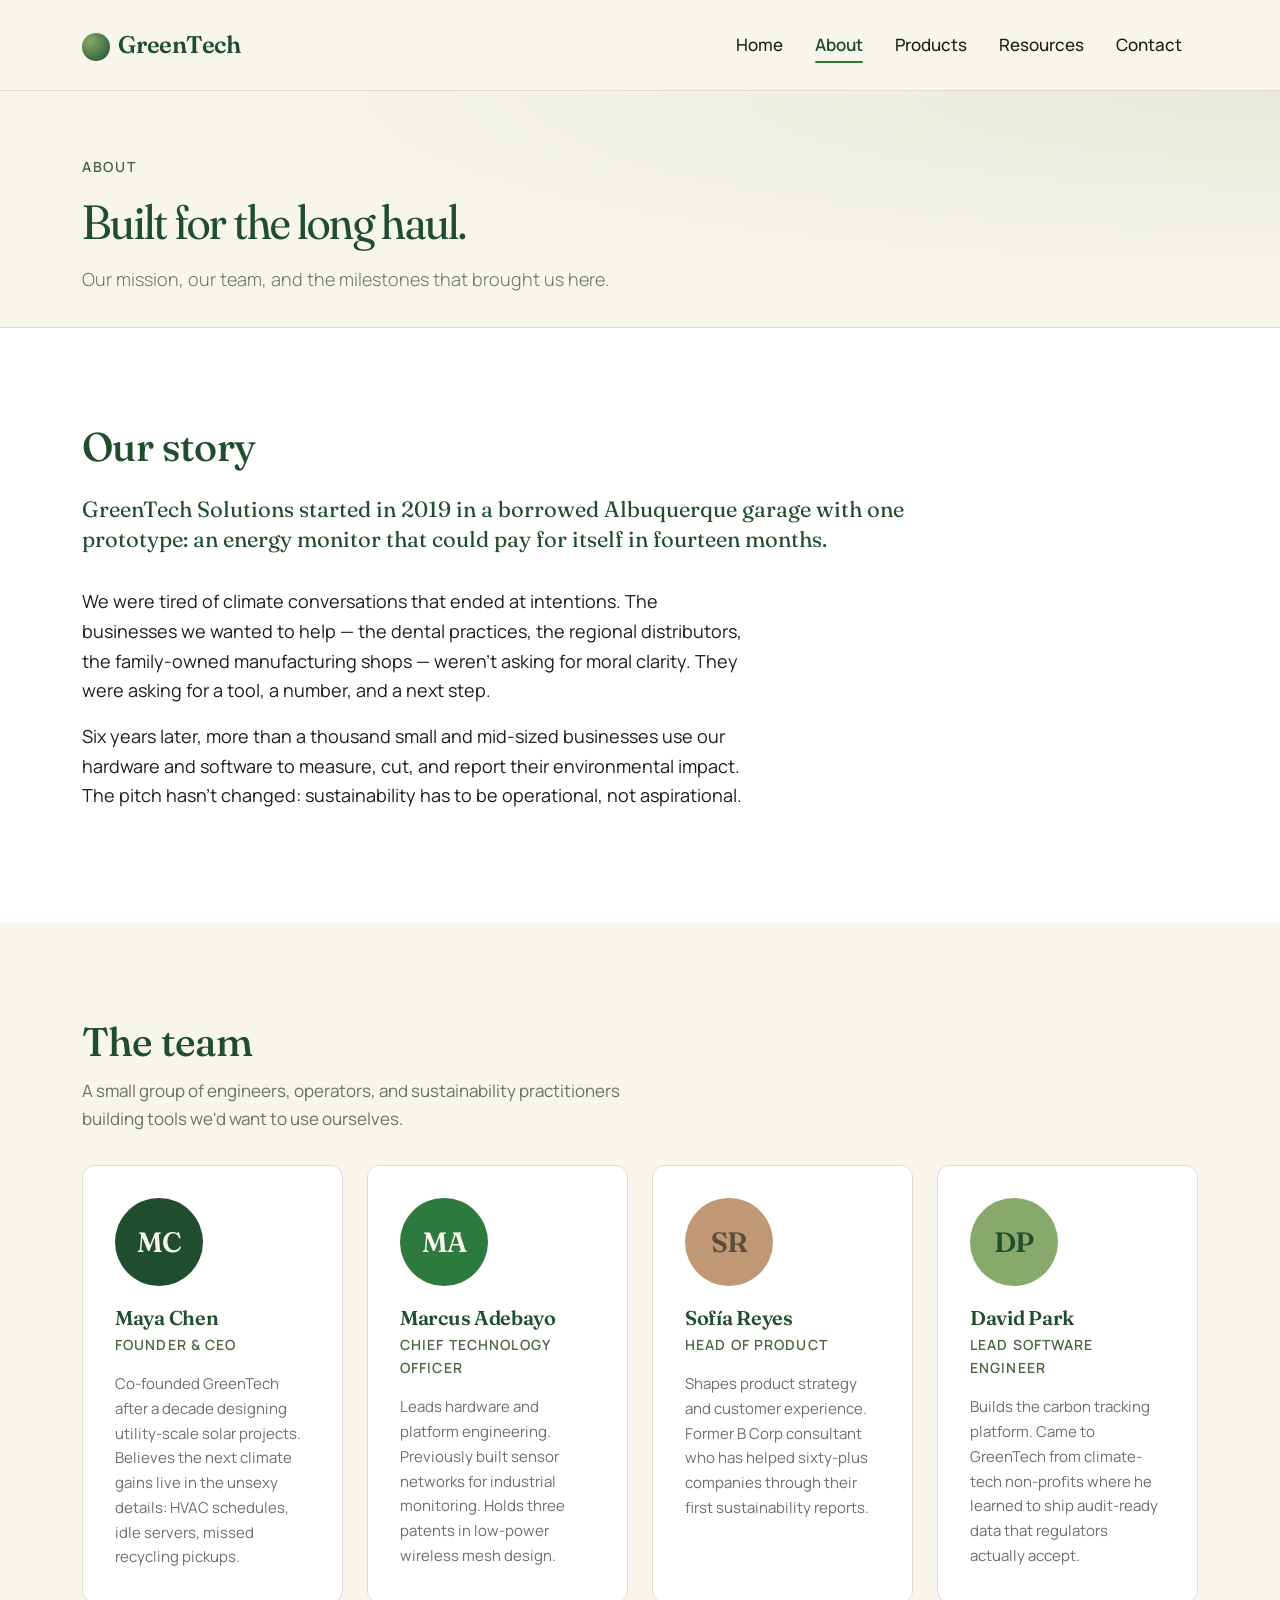
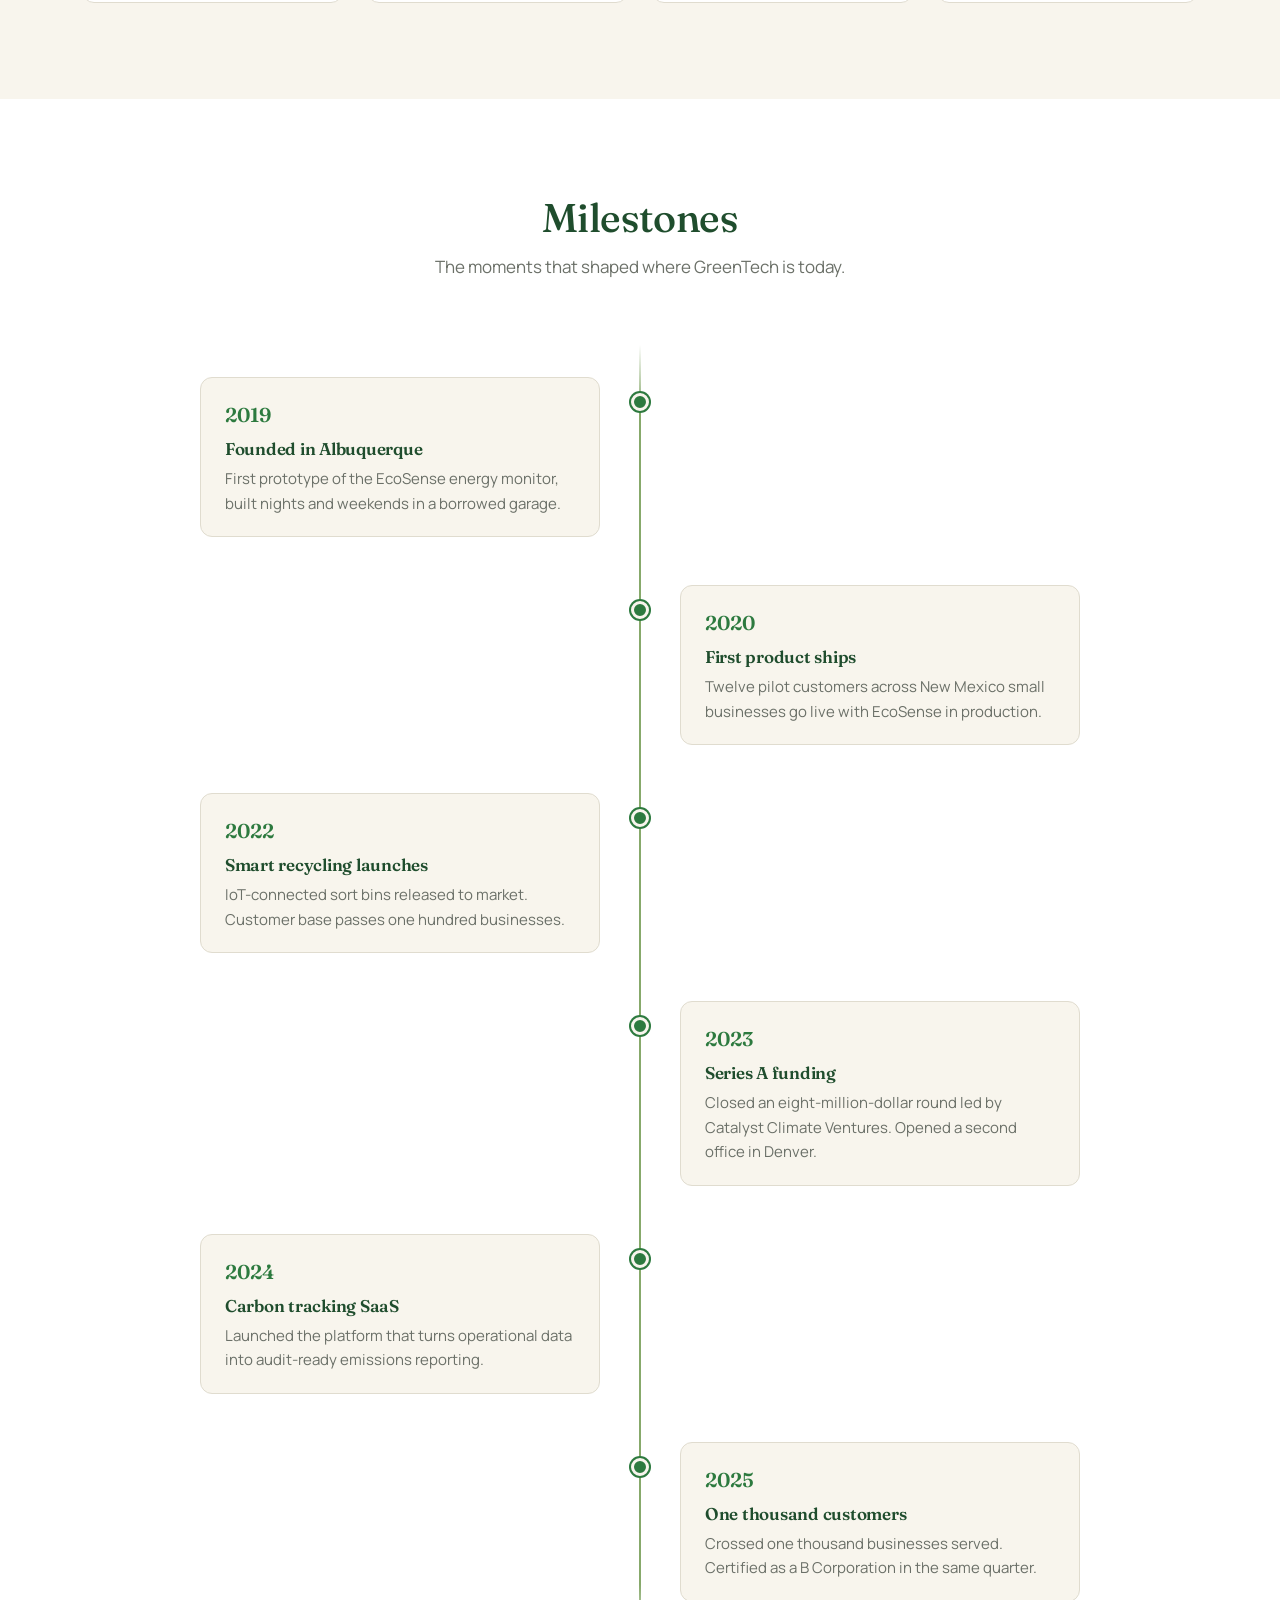
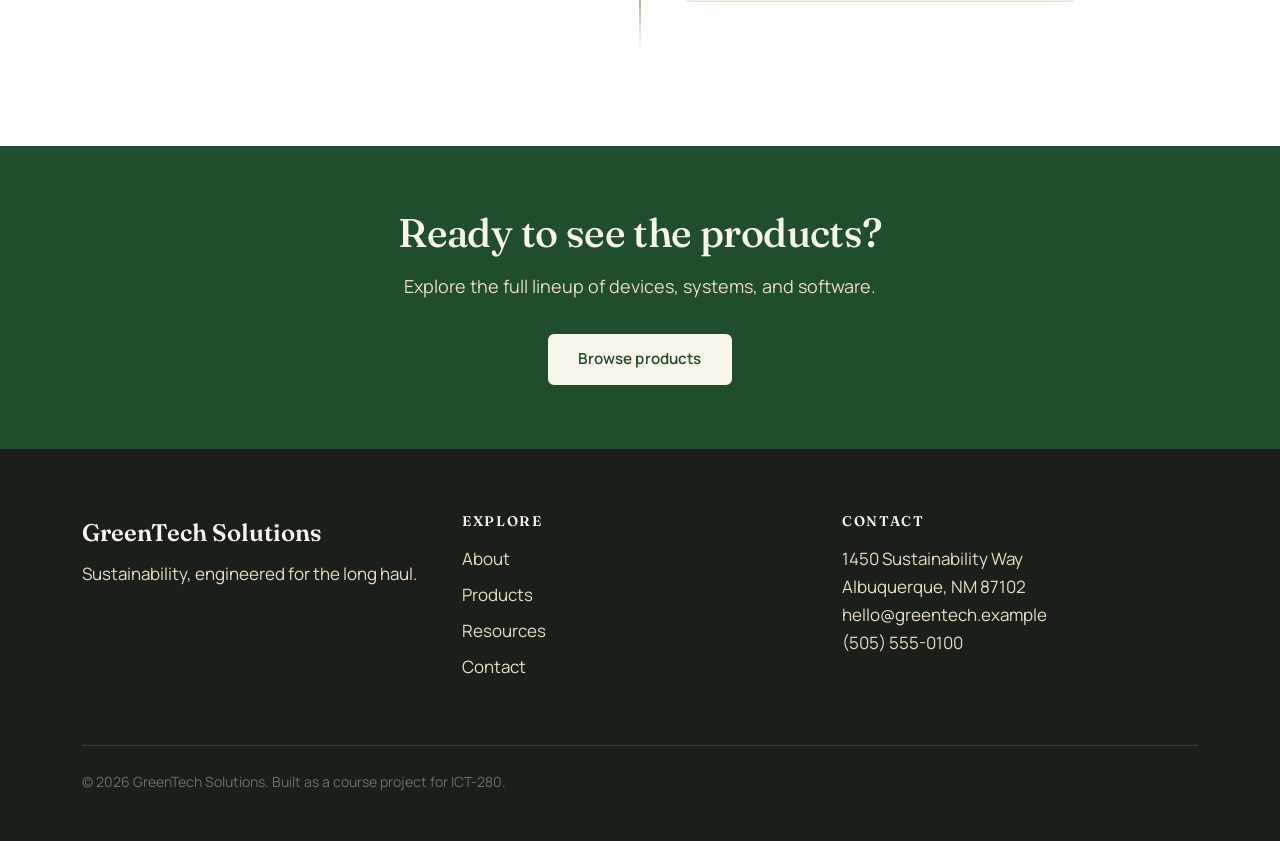
==== about.html @ 18853099 "Initial commit: homepage and about page" ====
<!DOCTYPE html>
<html lang="en">
<head>
  <meta charset="UTF-8">
  <meta name="viewport" content="width=device-width, initial-scale=1.0">
  <meta name="description" content="The story, mission, and team behind GreenTech Solutions — building practical, measurable sustainability tools for small and mid-sized businesses since 2019.">
  <title>About — GreenTech Solutions</title>

  <!-- Google Fonts: Fraunces (display) + Manrope (body) -->
  <link rel="preconnect" href="https://fonts.googleapis.com">
  <link rel="preconnect" href="https://fonts.gstatic.com" crossorigin>
  <link href="https://fonts.googleapis.com/css2?family=Fraunces:opsz,wght@9..144,400;9..144,500;9..144,600;9..144,700&family=Manrope:wght@300;400;500;600;700&display=swap" rel="stylesheet">

  <!-- Bootstrap 5 CSS -->
  <link href="https://cdn.jsdelivr.net/npm/bootstrap@5.3.3/dist/css/bootstrap.min.css" rel="stylesheet">

  <!-- Custom stylesheet -->
  <link rel="stylesheet" href="css/styles.css">
</head>
<body>

  <a href="#main-content" class="skip-link">Skip to main content</a>

  <!-- ============== HEADER / NAV ============== -->
  <header>
    <nav class="navbar navbar-expand-lg" aria-label="Primary navigation">
      <div class="container">
        <a class="navbar-brand" href="index.html">
          <span class="brand-mark" aria-hidden="true"></span>GreenTech
        </a>

        <button class="navbar-toggler" type="button"
                data-bs-toggle="collapse" data-bs-target="#mainNav"
                aria-controls="mainNav" aria-expanded="false"
                aria-label="Toggle navigation menu">
          <span class="navbar-toggler-icon"></span>
        </button>

        <div class="collapse navbar-collapse" id="mainNav">
          <ul class="navbar-nav ms-auto">
            <li class="nav-item"><a class="nav-link" href="index.html">Home</a></li>
            <li class="nav-item"><a class="nav-link" href="about.html">About</a></li>
            <li class="nav-item"><a class="nav-link" href="products.html">Products</a></li>
            <li class="nav-item"><a class="nav-link" href="blog.html">Resources</a></li>
            <li class="nav-item"><a class="nav-link" href="contact.html">Contact</a></li>
          </ul>
        </div>
      </div>
    </nav>
  </header>

  <main id="main-content">

    <!-- ============== PAGE HERO ============== -->
    <section class="page-hero" aria-labelledby="page-hero-heading">
      <div class="container">
        <p class="eyebrow">About</p>
        <h1 id="page-hero-heading">Built for the long haul.</h1>
        <p class="lead">Our mission, our team, and the milestones that brought us here.</p>
      </div>
    </section>

    <!-- ============== OUR STORY ============== -->
    <section class="story" aria-labelledby="story-heading">
      <div class="container">
        <h2 id="story-heading">Our story</h2>

        <p class="lead-paragraph">
          GreenTech Solutions started in 2019 in a borrowed Albuquerque garage with
          one prototype: an energy monitor that could pay for itself in fourteen
          months.
        </p>

        <p>
          We were tired of climate conversations that ended at intentions. The
          businesses we wanted to help — the dental practices, the regional
          distributors, the family-owned manufacturing shops — weren't asking
          for moral clarity. They were asking for a tool, a number, and a next
          step.
        </p>

        <p>
          Six years later, more than a thousand small and mid-sized businesses
          use our hardware and software to measure, cut, and report their
          environmental impact. The pitch hasn't changed: sustainability has
          to be operational, not aspirational.
        </p>
      </div>
    </section>

    <!-- ============== TEAM ============== -->
    <section class="team" aria-labelledby="team-heading">
      <div class="container">
        <h2 id="team-heading">The team</h2>
        <p class="section-intro">
          A small group of engineers, operators, and sustainability practitioners
          building tools we'd want to use ourselves.
        </p>

        <div class="row g-4">

          <div class="col-md-6 col-lg-3">
            <article class="team-card">
              <div class="avatar avatar--forest" aria-hidden="true">MC</div>
              <h3>Maya Chen</h3>
              <span class="role">Founder &amp; CEO</span>
              <p>Co-founded GreenTech after a decade designing utility-scale solar projects. Believes the next climate gains live in the unsexy details: HVAC schedules, idle servers, missed recycling pickups.</p>
            </article>
          </div>

          <div class="col-md-6 col-lg-3">
            <article class="team-card">
              <div class="avatar avatar--leaf" aria-hidden="true">MA</div>
              <h3>Marcus Adebayo</h3>
              <span class="role">Chief Technology Officer</span>
              <p>Leads hardware and platform engineering. Previously built sensor networks for industrial monitoring. Holds three patents in low-power wireless mesh design.</p>
            </article>
          </div>

          <div class="col-md-6 col-lg-3">
            <article class="team-card">
              <div class="avatar avatar--clay" aria-hidden="true">SR</div>
              <h3>Sofía Reyes</h3>
              <span class="role">Head of Product</span>
              <p>Shapes product strategy and customer experience. Former B Corp consultant who has helped sixty-plus companies through their first sustainability reports.</p>
            </article>
          </div>

          <div class="col-md-6 col-lg-3">
            <article class="team-card">
              <div class="avatar avatar--sage" aria-hidden="true">DP</div>
              <h3>David Park</h3>
              <span class="role">Lead Software Engineer</span>
              <p>Builds the carbon tracking platform. Came to GreenTech from climate-tech non-profits where he learned to ship audit-ready data that regulators actually accept.</p>
            </article>
          </div>

        </div>
      </div>
    </section>

    <!-- ============== TIMELINE ============== -->
    <section class="timeline-section" aria-labelledby="timeline-heading">
      <div class="container">
        <h2 id="timeline-heading">Milestones</h2>
        <p class="section-intro">The moments that shaped where GreenTech is today.</p>

        <ol class="timeline">

          <li class="timeline-item">
            <div class="timeline-content">
              <time class="timeline-year" datetime="2019">2019</time>
              <h3>Founded in Albuquerque</h3>
              <p>First prototype of the EcoSense energy monitor, built nights and weekends in a borrowed garage.</p>
            </div>
          </li>

          <li class="timeline-item">
            <div class="timeline-content">
              <time class="timeline-year" datetime="2020">2020</time>
              <h3>First product ships</h3>
              <p>Twelve pilot customers across New Mexico small businesses go live with EcoSense in production.</p>
            </div>
          </li>

          <li class="timeline-item">
            <div class="timeline-content">
              <time class="timeline-year" datetime="2022">2022</time>
              <h3>Smart recycling launches</h3>
              <p>IoT-connected sort bins released to market. Customer base passes one hundred businesses.</p>
            </div>
          </li>

          <li class="timeline-item">
            <div class="timeline-content">
              <time class="timeline-year" datetime="2023">2023</time>
              <h3>Series A funding</h3>
              <p>Closed an eight-million-dollar round led by Catalyst Climate Ventures. Opened a second office in Denver.</p>
            </div>
          </li>

          <li class="timeline-item">
            <div class="timeline-content">
              <time class="timeline-year" datetime="2024">2024</time>
              <h3>Carbon tracking SaaS</h3>
              <p>Launched the platform that turns operational data into audit-ready emissions reporting.</p>
            </div>
          </li>

          <li class="timeline-item">
            <div class="timeline-content">
              <time class="timeline-year" datetime="2025">2025</time>
              <h3>One thousand customers</h3>
              <p>Crossed one thousand businesses served. Certified as a B Corporation in the same quarter.</p>
            </div>
          </li>

        </ol>
      </div>
    </section>

    <!-- ============== CTA BAND ============== -->
    <section class="cta-band" aria-labelledby="cta-heading">
      <div class="container">
        <h2 id="cta-heading">Ready to see the products?</h2>
        <p>Explore the full lineup of devices, systems, and software.</p>
        <a href="products.html" class="btn btn-primary">Browse products</a>
      </div>
    </section>

  </main>

  <!-- ============== FOOTER ============== -->
  <footer>
    <div class="container">
      <div class="row">
        <div class="col-md-4">
          <p class="footer-brand">GreenTech Solutions</p>
          <p>Sustainability, engineered for the long haul.</p>
        </div>

        <div class="col-md-4">
          <h4>Explore</h4>
          <ul class="footer-links">
            <li><a href="about.html">About</a></li>
            <li><a href="products.html">Products</a></li>
            <li><a href="blog.html">Resources</a></li>
            <li><a href="contact.html">Contact</a></li>
          </ul>
        </div>

        <div class="col-md-4">
          <h4>Contact</h4>
          <address>
            1450 Sustainability Way<br>
            Albuquerque, NM 87102<br>
            <a href="mailto:hello@greentech.example">hello@greentech.example</a><br>
            <a href="tel:+15055550100">(505) 555-0100</a>
          </address>
        </div>
      </div>

      <p class="footer-bottom">
        &copy; <time datetime="2026">2026</time> GreenTech Solutions.
        Built as a course project for ICT-280.
      </p>
    </div>
  </footer>

  <script src="https://cdn.jsdelivr.net/npm/bootstrap@5.3.3/dist/js/bootstrap.bundle.min.js"></script>
  <script src="js/main.js"></script>
</body>
</html>
---- css/styles.css ----
/* ============================================================
   GreenTech Solutions — Main Stylesheet
   ICT-280 Final Project | Lisvaldo Liz
   ============================================================ */

/* -----------------------------------------------------------
   1. Design Tokens (CSS Custom Properties)
   ----------------------------------------------------------- */
:root {
  /* Greens — eco identity */
  --gt-forest: #1f4d2d;     /* deepest, trust + authority */
  --gt-leaf:   #2d7a3f;     /* primary action */
  --gt-moss:   #4a6741;     /* secondary green */
  --gt-sage:   #87a96b;     /* soft accent */

  /* Earth tones */
  --gt-clay:   #c19875;     /* warm accent */
  --gt-sand:   #e8dcc4;     /* soft surface */
  --gt-bark:   #5c4a3a;     /* deep warm */

  /* Neutrals */
  --gt-cream:    #f8f5ed;   /* page background — warmer than white */
  --gt-paper:    #ffffff;   /* card surface */
  --gt-charcoal: #1a1f1a;   /* primary text */
  --gt-stone:    #6b7068;   /* secondary text */
  --gt-line:     #e0dccf;   /* dividers */

  /* Typography */
  --font-display: 'Fraunces', Georgia, 'Times New Roman', serif;
  --font-body:    'Manrope', system-ui, -apple-system, sans-serif;

  /* Spacing scale */
  --space-xs: 0.5rem;
  --space-sm: 1rem;
  --space-md: 2rem;
  --space-lg: 4rem;
  --space-xl: 6rem;

  /* Other */
  --radius-sm: 6px;
  --radius-md: 12px;
  --radius-lg: 24px;
  --shadow-soft: 0 4px 24px rgba(31, 77, 45, 0.08);
  --shadow-lift: 0 12px 40px rgba(31, 77, 45, 0.12);
  --transition: 240ms cubic-bezier(0.4, 0, 0.2, 1);
}

/* -----------------------------------------------------------
   2. Base / Reset
   ----------------------------------------------------------- */
*, *::before, *::after { box-sizing: border-box; }

html { scroll-behavior: smooth; }

body {
  font-family: var(--font-body);
  font-weight: 400;
  font-size: 1.0625rem;     /* 17px — slightly larger for readability */
  line-height: 1.65;
  color: var(--gt-charcoal);
  background-color: var(--gt-cream);
  -webkit-font-smoothing: antialiased;
  -moz-osx-font-smoothing: grayscale;
}

/* Headings */
h1, h2, h3, h4, h5, h6 {
  font-family: var(--font-display);
  font-weight: 500;
  letter-spacing: -0.015em;
  color: var(--gt-forest);
  line-height: 1.15;
}

h1 { font-size: clamp(2.25rem, 5vw, 3.75rem); font-weight: 400; }
h2 { font-size: clamp(1.75rem, 3.5vw, 2.5rem); }
h3 { font-size: 1.375rem; font-weight: 600; }
h4 { font-size: 1.125rem; font-weight: 600; }

/* Use the optical-size axis of Fraunces for large display headings */
h1, .display-heading {
  font-variation-settings: "opsz" 120, "SOFT" 50;
}

em {
  font-style: italic;
  color: var(--gt-leaf);
}

p { margin-bottom: 1rem; }

a {
  color: var(--gt-forest);
  text-decoration: underline;
  text-decoration-thickness: 1px;
  text-underline-offset: 3px;
  transition: color var(--transition);
}
a:hover { color: var(--gt-leaf); }

/* -----------------------------------------------------------
   3. Accessibility helpers
   ----------------------------------------------------------- */
.skip-link {
  position: absolute;
  left: -9999px;
  top: 0;
  background: var(--gt-forest);
  color: var(--gt-cream);
  padding: 0.75rem 1.25rem;
  border-radius: 0 0 var(--radius-sm) 0;
  text-decoration: none;
  font-weight: 600;
  z-index: 9999;
}
.skip-link:focus {
  left: 0;
  outline: 3px solid var(--gt-clay);
  outline-offset: 2px;
}

/* Visible focus ring everywhere — critical for keyboard users */
:focus-visible {
  outline: 3px solid var(--gt-clay);
  outline-offset: 2px;
  border-radius: var(--radius-sm);
}

/* -----------------------------------------------------------
   4. Navbar (Bootstrap overrides)
   ----------------------------------------------------------- */
.navbar {
  background-color: var(--gt-cream);
  padding-top: 1.25rem;
  padding-bottom: 1.25rem;
  border-bottom: 1px solid var(--gt-line);
}

.navbar-brand {
  font-family: var(--font-display);
  font-size: 1.5rem;
  font-weight: 600;
  color: var(--gt-forest) !important;
  text-decoration: none;
  letter-spacing: -0.01em;
}

.brand-mark {
  display: inline-block;
  width: 28px;
  height: 28px;
  margin-right: 0.5rem;
  vertical-align: middle;
  background: radial-gradient(circle at 30% 30%, var(--gt-sage), var(--gt-forest));
  border-radius: 50%;
  position: relative;
}

.navbar-nav .nav-link {
  color: var(--gt-charcoal);
  font-weight: 500;
  padding: 0.5rem 1rem !important;
  text-decoration: none;
  position: relative;
}

.navbar-nav .nav-link:hover,
.navbar-nav .nav-link:focus { color: var(--gt-leaf); }

.navbar-nav .nav-link.active {
  color: var(--gt-forest);
  font-weight: 600;
}

.navbar-nav .nav-link.active::after {
  content: '';
  position: absolute;
  left: 1rem; right: 1rem; bottom: 0.25rem;
  height: 2px;
  background: var(--gt-leaf);
  border-radius: 2px;
}

/* -----------------------------------------------------------
   5. Buttons
   ----------------------------------------------------------- */
.btn {
  font-family: var(--font-body);
  font-weight: 600;
  font-size: 0.95rem;
  padding: 0.75rem 1.75rem;
  border-radius: var(--radius-sm);
  text-decoration: none;
  border: 2px solid transparent;
  transition: all var(--transition);
  letter-spacing: 0.01em;
}

.btn-primary {
  background-color: var(--gt-forest);
  color: var(--gt-cream);
  border-color: var(--gt-forest);
}
.btn-primary:hover,
.btn-primary:focus {
  background-color: var(--gt-leaf);
  border-color: var(--gt-leaf);
  color: var(--gt-cream);
  transform: translateY(-1px);
  box-shadow: var(--shadow-soft);
}

.btn-outline {
  background-color: transparent;
  color: var(--gt-forest);
  border-color: var(--gt-forest);
}
.btn-outline:hover,
.btn-outline:focus {
  background-color: var(--gt-forest);
  color: var(--gt-cream);
}

/* -----------------------------------------------------------
   6. Hero
   ----------------------------------------------------------- */
.hero {
  padding: var(--space-xl) 0 var(--space-lg);
  background:
    radial-gradient(ellipse at top right, rgba(135, 169, 107, 0.15), transparent 60%),
    radial-gradient(ellipse at bottom left, rgba(193, 152, 117, 0.12), transparent 55%),
    var(--gt-cream);
  position: relative;
  overflow: hidden;
}

.hero .eyebrow {
  font-size: 0.875rem;
  font-weight: 600;
  text-transform: uppercase;
  letter-spacing: 0.12em;
  color: var(--gt-moss);
  margin-bottom: 1rem;
}

.hero h1 { max-width: 18ch; margin-bottom: 1.5rem; }

.hero .lead {
  font-size: 1.25rem;
  max-width: 60ch;
  color: var(--gt-stone);
  margin-bottom: 2rem;
}

.hero-actions {
  display: flex;
  gap: 1rem;
  flex-wrap: wrap;
}

/* -----------------------------------------------------------
   7. Feature cards
   ----------------------------------------------------------- */
.features {
  padding: var(--space-xl) 0;
  background-color: var(--gt-paper);
}

.features h2 {
  margin-bottom: var(--space-lg);
  max-width: 20ch;
}

.feature-card {
  padding: 2rem;
  background-color: var(--gt-cream);
  border-radius: var(--radius-md);
  border: 1px solid var(--gt-line);
  transition: all var(--transition);
}
.feature-card:hover {
  transform: translateY(-4px);
  box-shadow: var(--shadow-lift);
  border-color: var(--gt-sage);
}

.feature-icon {
  font-size: 2.5rem;
  margin-bottom: 1rem;
  display: inline-block;
  width: 56px;
  height: 56px;
  line-height: 56px;
  text-align: center;
  background-color: var(--gt-sand);
  border-radius: var(--radius-md);
}

.feature-card h3 { margin-bottom: 0.75rem; }
.feature-card p { color: var(--gt-stone); margin-bottom: 0; }

/* -----------------------------------------------------------
   8. Mission
   ----------------------------------------------------------- */
.mission {
  padding: var(--space-xl) 0;
  background-color: var(--gt-cream);
}

.mission h2 { margin-bottom: 1.5rem; max-width: 16ch; }

.mission p {
  font-size: 1.25rem;
  max-width: 60ch;
  color: var(--gt-charcoal);
  margin-bottom: 2rem;
}

.link-arrow {
  font-weight: 600;
  font-size: 1.0625rem;
  text-decoration: none;
  color: var(--gt-forest);
  border-bottom: 2px solid var(--gt-leaf);
  padding-bottom: 2px;
  transition: all var(--transition);
}
.link-arrow:hover {
  color: var(--gt-leaf);
  padding-left: 4px;
}

/* -----------------------------------------------------------
   9. CTA band
   ----------------------------------------------------------- */
.cta-band {
  padding: var(--space-lg) 0;
  background-color: var(--gt-forest);
  color: var(--gt-cream);
  text-align: center;
}

.cta-band h2 { color: var(--gt-cream); margin-bottom: 1rem; }

.cta-band p {
  font-size: 1.125rem;
  max-width: 50ch;
  margin: 0 auto 2rem;
  color: var(--gt-sand);
}

.cta-band .btn-primary {
  background-color: var(--gt-cream);
  color: var(--gt-forest);
  border-color: var(--gt-cream);
}
.cta-band .btn-primary:hover {
  background-color: var(--gt-sand);
  border-color: var(--gt-sand);
  color: var(--gt-forest);
}

/* -----------------------------------------------------------
   10. Footer
   ----------------------------------------------------------- */
footer {
  background-color: var(--gt-charcoal);
  color: var(--gt-sand);
  padding: var(--space-lg) 0 var(--space-md);
}

footer h4 {
  color: var(--gt-cream);
  font-size: 0.875rem;
  font-weight: 600;
  text-transform: uppercase;
  letter-spacing: 0.12em;
  margin-bottom: 1rem;
}

.footer-brand {
  font-family: var(--font-display);
  font-size: 1.5rem;
  font-weight: 600;
  color: var(--gt-cream);
  margin-bottom: 0.5rem;
}

.footer-links { list-style: none; padding: 0; }
.footer-links li { margin-bottom: 0.5rem; }

footer a {
  color: var(--gt-sand);
  text-decoration: none;
}
footer a:hover { color: var(--gt-cream); }

footer address { font-style: normal; }

.footer-bottom {
  border-top: 1px solid rgba(232, 220, 196, 0.15);
  padding-top: 1.5rem;
  margin-top: 3rem;
  font-size: 0.875rem;
  color: var(--gt-stone);
}

/* -----------------------------------------------------------
   11. Responsive adjustments
   ----------------------------------------------------------- */
@media (max-width: 768px) {
  .hero { padding: var(--space-lg) 0 var(--space-md); }
  .hero .lead { font-size: 1.0625rem; }
  .features, .mission { padding: var(--space-lg) 0; }
  .cta-band { padding: var(--space-md) 0; }
  footer { padding: var(--space-md) 0 var(--space-sm); }
  footer .row > div { margin-bottom: 2rem; }
  .navbar-collapse { padding-top: 1rem; }
}

/* Reduced motion preference */
@media (prefers-reduced-motion: reduce) {
  *, *::before, *::after {
    animation-duration: 0.01ms !important;
    transition-duration: 0.01ms !important;
  }
  html { scroll-behavior: auto; }
}

/* -----------------------------------------------------------
   12. Page hero (interior pages)
   ----------------------------------------------------------- */
.page-hero {
  padding: var(--space-lg) 0 var(--space-md);
  background:
    radial-gradient(ellipse at top right, rgba(135, 169, 107, 0.15), transparent 60%),
    var(--gt-cream);
  border-bottom: 1px solid var(--gt-line);
}

.page-hero .eyebrow {
  font-size: 0.875rem;
  font-weight: 600;
  text-transform: uppercase;
  letter-spacing: 0.12em;
  color: var(--gt-moss);
  margin-bottom: 1rem;
}

.page-hero h1 {
  font-size: clamp(2rem, 4vw, 3rem);
  margin-bottom: 1rem;
  max-width: 18ch;
}

.page-hero .lead {
  font-size: 1.125rem;
  max-width: 55ch;
  color: var(--gt-stone);
  margin-bottom: 0;
}

/* -----------------------------------------------------------
   13. Story / narrative section
   ----------------------------------------------------------- */
.story {
  padding: var(--space-xl) 0;
  background-color: var(--gt-paper);
}

.story h2 { margin-bottom: 1.5rem; max-width: 20ch; }

.story p {
  font-size: 1.125rem;
  max-width: 60ch;
  color: var(--gt-charcoal);
}

.story .lead-paragraph {
  font-size: 1.375rem;
  font-family: var(--font-display);
  font-weight: 400;
  color: var(--gt-forest);
  line-height: 1.4;
  margin-bottom: 2rem;
}

/* -----------------------------------------------------------
   14. Team
   ----------------------------------------------------------- */
.team {
  padding: var(--space-xl) 0;
  background-color: var(--gt-cream);
}

.team h2 { margin-bottom: 0.75rem; max-width: 20ch; }
.team .section-intro {
  color: var(--gt-stone);
  margin-bottom: var(--space-md);
  max-width: 55ch;
}

.team-card {
  padding: 2rem;
  background-color: var(--gt-paper);
  border-radius: var(--radius-md);
  border: 1px solid var(--gt-line);
  height: 100%;
  transition: all var(--transition);
}
.team-card:hover {
  transform: translateY(-3px);
  box-shadow: var(--shadow-soft);
  border-color: var(--gt-sage);
}

.avatar {
  width: 88px;
  height: 88px;
  border-radius: 50%;
  display: flex;
  align-items: center;
  justify-content: center;
  font-family: var(--font-display);
  font-size: 1.75rem;
  font-weight: 600;
  margin-bottom: 1.25rem;
  letter-spacing: -0.02em;
}

.avatar--forest { background-color: var(--gt-forest); color: var(--gt-cream); }
.avatar--leaf   { background-color: var(--gt-leaf);   color: var(--gt-cream); }
.avatar--clay   { background-color: var(--gt-clay);   color: var(--gt-bark);  }
.avatar--sage   { background-color: var(--gt-sage);   color: var(--gt-forest);}

.team-card h3 { margin-bottom: 0.25rem; font-size: 1.25rem; }

.team-card .role {
  display: block;
  font-size: 0.875rem;
  font-weight: 600;
  text-transform: uppercase;
  letter-spacing: 0.08em;
  color: var(--gt-moss);
  margin-bottom: 1rem;
}

.team-card p { color: var(--gt-stone); margin-bottom: 0; font-size: 0.9375rem; }

/* -----------------------------------------------------------
   15. Timeline (vertical, alternating)
   ----------------------------------------------------------- */
.timeline-section {
  padding: var(--space-xl) 0;
  background-color: var(--gt-paper);
}

.timeline-section h2 {
  margin-bottom: 0.75rem;
  text-align: center;
  max-width: none;
}

.timeline-section .section-intro {
  color: var(--gt-stone);
  text-align: center;
  margin-bottom: var(--space-lg);
  max-width: 55ch;
  margin-left: auto;
  margin-right: auto;
}

.timeline {
  position: relative;
  max-width: 880px;
  margin: 0 auto;
  padding: 1rem 0;
  list-style: none;
}

/* Center line */
.timeline::before {
  content: '';
  position: absolute;
  left: 50%;
  top: 0;
  bottom: 0;
  width: 2px;
  background: linear-gradient(to bottom, transparent, var(--gt-sage) 5%, var(--gt-sage) 95%, transparent);
  transform: translateX(-50%);
}

.timeline-item {
  position: relative;
  width: 50%;
  padding: 1rem 2.5rem 1rem 0;
  margin-bottom: 1rem;
}

.timeline-item:nth-child(even) {
  margin-left: 50%;
  padding: 1rem 0 1rem 2.5rem;
}

/* Dot on the line */
.timeline-item::before {
  content: '';
  position: absolute;
  top: 2rem;
  width: 18px;
  height: 18px;
  background: var(--gt-leaf);
  border: 3px solid var(--gt-cream);
  border-radius: 50%;
  box-shadow: 0 0 0 2px var(--gt-leaf);
  z-index: 1;
}

.timeline-item:nth-child(odd)::before  { right: -9px; }
.timeline-item:nth-child(even)::before { left: -9px; }

.timeline-content {
  background: var(--gt-cream);
  padding: 1.25rem 1.5rem;
  border-radius: var(--radius-md);
  border: 1px solid var(--gt-line);
  transition: all var(--transition);
}
.timeline-content:hover {
  border-color: var(--gt-sage);
  box-shadow: var(--shadow-soft);
}

.timeline-year {
  font-family: var(--font-display);
  font-size: 1.25rem;
  font-weight: 600;
  color: var(--gt-leaf);
  display: block;
  margin-bottom: 0.5rem;
}

.timeline-content h3 {
  font-size: 1.0625rem;
  font-weight: 600;
  margin-bottom: 0.5rem;
}

.timeline-content p {
  font-size: 0.9375rem;
  color: var(--gt-stone);
  margin-bottom: 0;
}

/* Mobile: timeline collapses to single left-aligned column */
@media (max-width: 768px) {
  .timeline::before { left: 1rem; }

  .timeline-item,
  .timeline-item:nth-child(even) {
    width: 100%;
    margin-left: 0;
    padding: 0.5rem 0 0.5rem 2.75rem;
  }

  .timeline-item::before,
  .timeline-item:nth-child(odd)::before,
  .timeline-item:nth-child(even)::before {
    left: 8px;
    right: auto;
  }
}
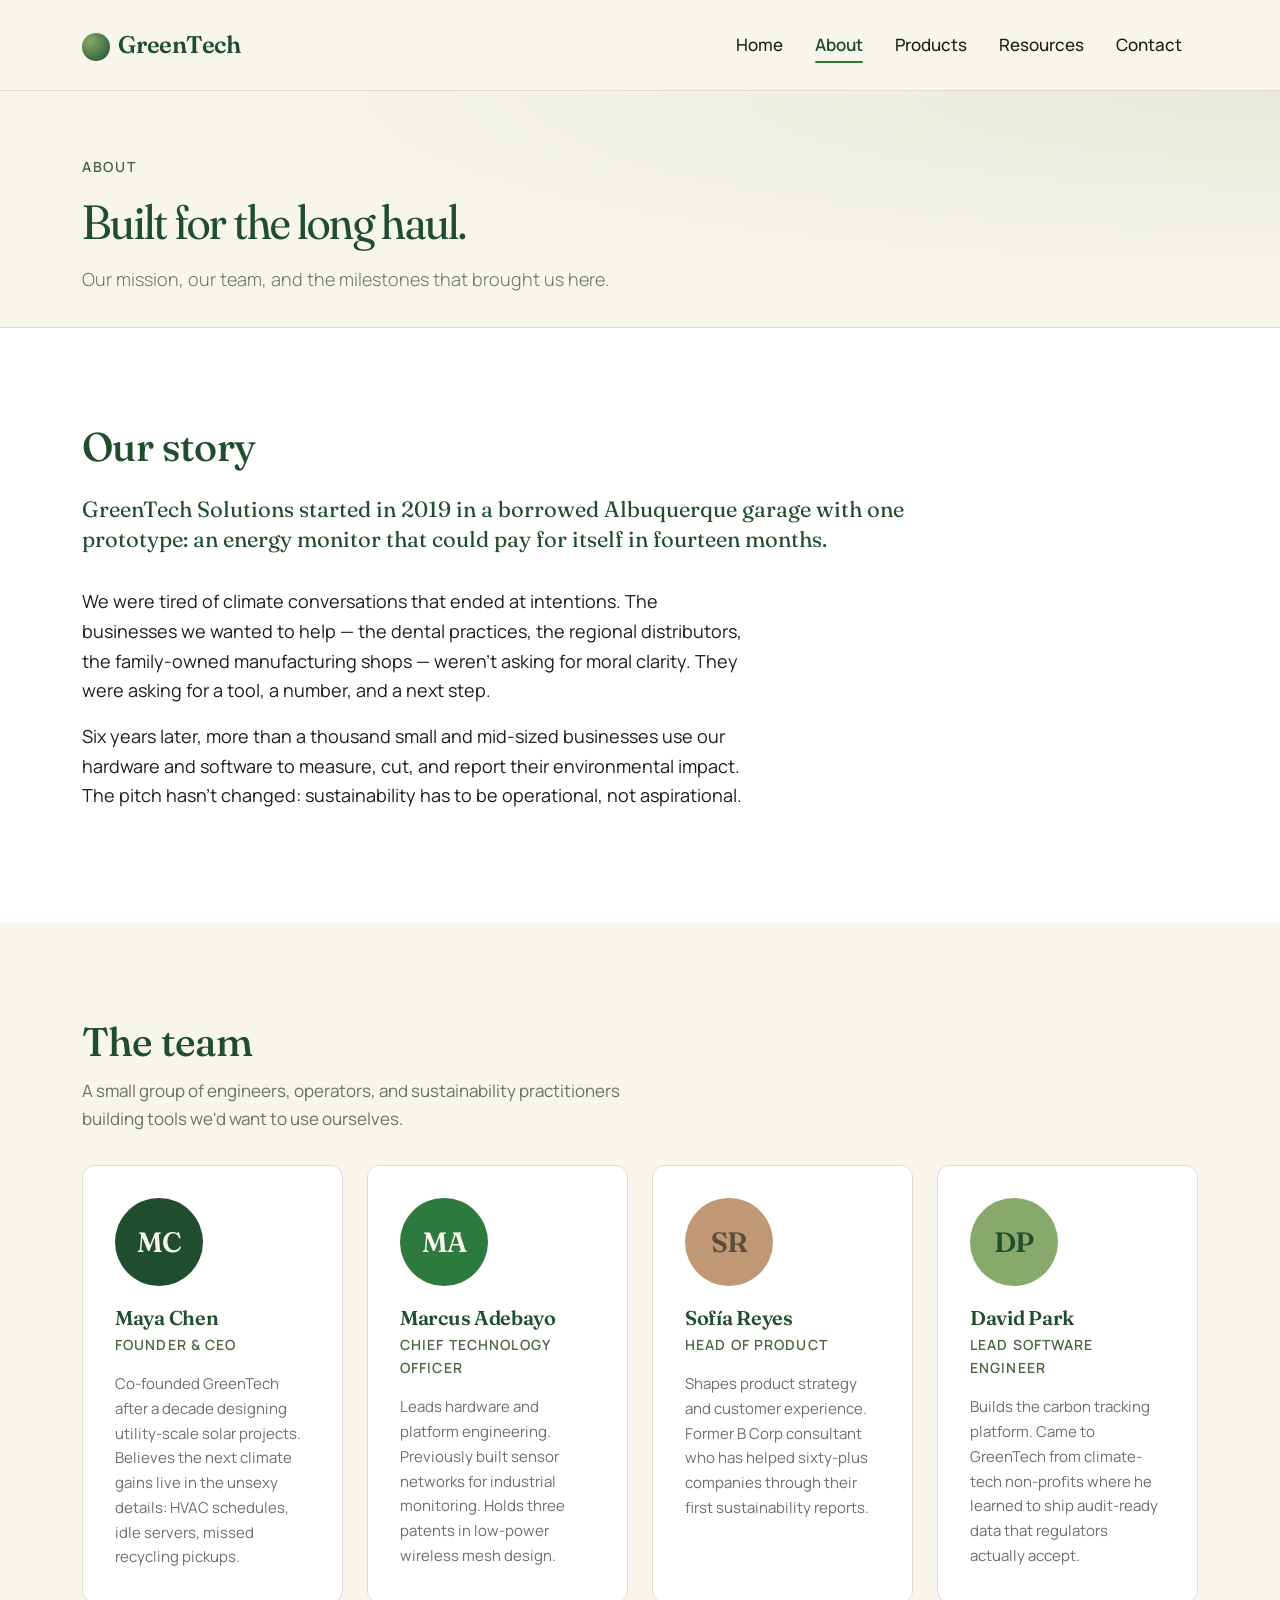
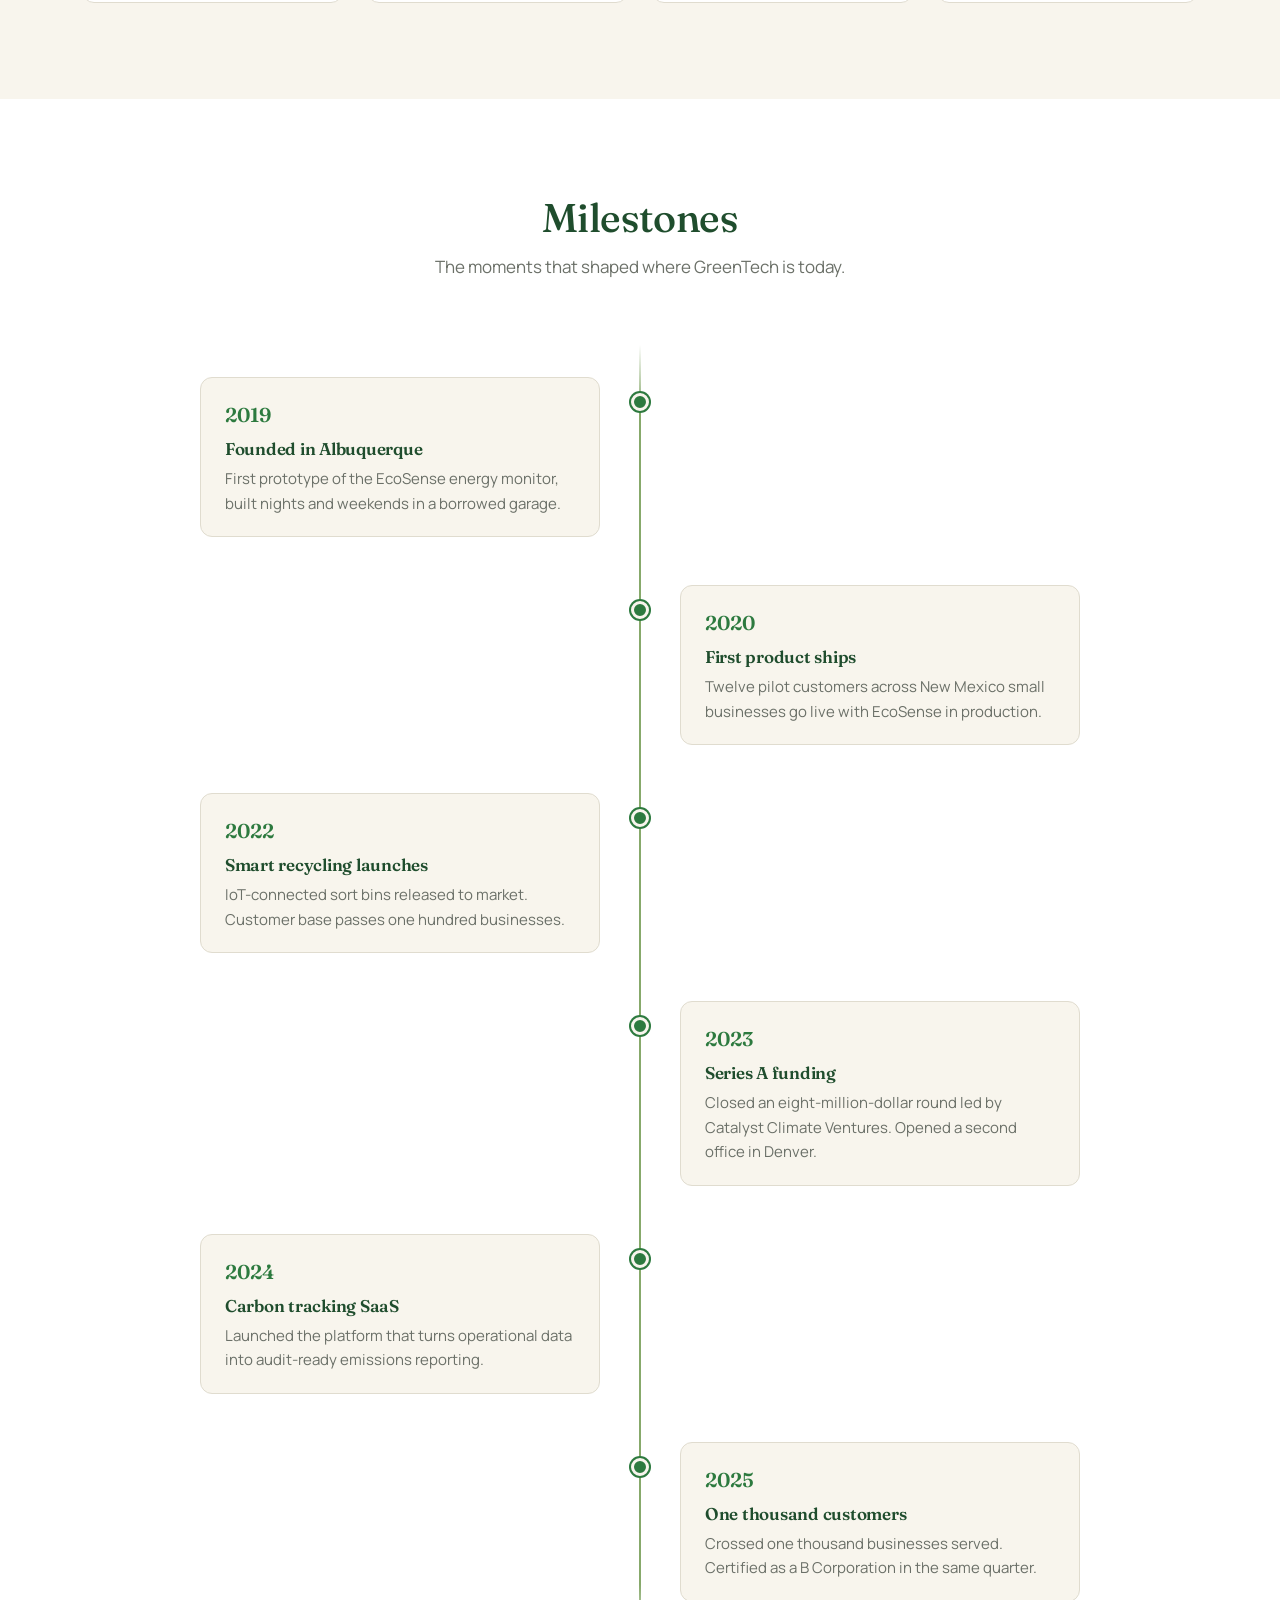
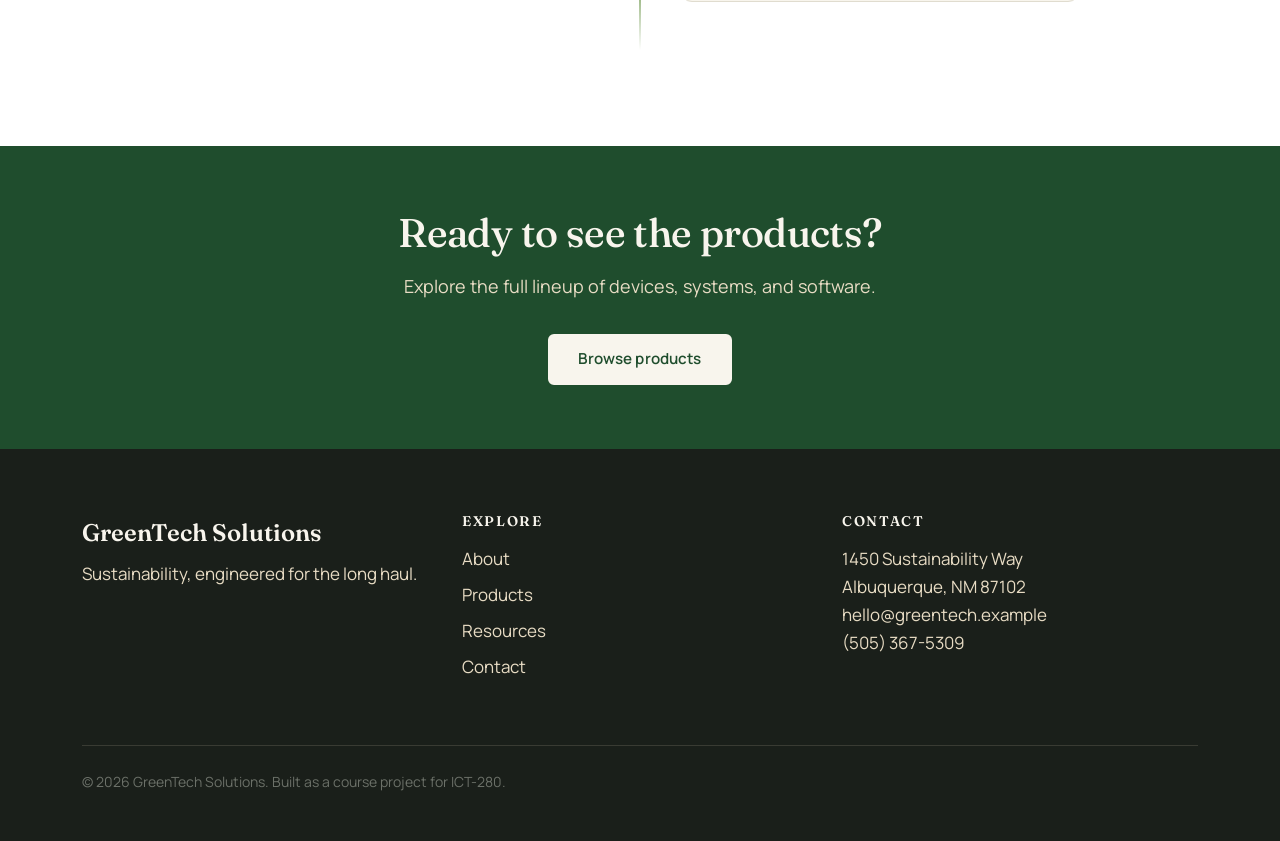
==== commit 84381221: "Add Contact page with form validation and newsletter signup" ====
--- a/about.html
+++ b/about.html
@@ -235,7 +235,7 @@
             1450 Sustainability Way<br>
             Albuquerque, NM 87102<br>
             <a href="mailto:hello@greentech.example">hello@greentech.example</a><br>
-            <a href="tel:+15055550100">(505) 555-0100</a>
+            <a href="tel:+15053675309">(505) 367-5309</a>
           </address>
         </div>
       </div>
--- a/css/styles.css
+++ b/css/styles.css
@@ -124,6 +124,21 @@
   outline: 3px solid var(--gt-clay);
   outline-offset: 2px;
   border-radius: var(--radius-sm);
+}
+
+/* Visually-hidden but available to screen readers.
+   Use for labels, headings, or hint text that's redundant
+   visually but provides essential context for assistive tech. */
+.visually-hidden {
+  position: absolute;
+  width: 1px;
+  height: 1px;
+  padding: 0;
+  margin: -1px;
+  overflow: hidden;
+  clip: rect(0, 0, 0, 0);
+  white-space: nowrap;
+  border: 0;
 }
 
 /* -----------------------------------------------------------
@@ -670,3 +685,777 @@
     right: auto;
   }
 }
+
+/* -----------------------------------------------------------
+   16. Products page — filter bar + grid + cards
+   ----------------------------------------------------------- */
+.products-section {
+  padding: var(--space-lg) 0 var(--space-xl);
+  background-color: var(--gt-cream);
+}
+
+/* Filter / search controls */
+.filter-bar {
+  background: var(--gt-paper);
+  padding: 1.5rem;
+  border-radius: var(--radius-md);
+  border: 1px solid var(--gt-line);
+  margin-bottom: var(--space-md);
+  box-shadow: var(--shadow-soft);
+}
+
+.filter-bar-row {
+  display: flex;
+  flex-wrap: wrap;
+  gap: 1.5rem;
+  align-items: center;
+  justify-content: space-between;
+}
+
+.filter-group {
+  display: flex;
+  flex-wrap: wrap;
+  gap: 0.5rem;
+  align-items: center;
+}
+
+.filter-label {
+  font-size: 0.875rem;
+  font-weight: 600;
+  text-transform: uppercase;
+  letter-spacing: 0.08em;
+  color: var(--gt-stone);
+  margin-right: 0.5rem;
+}
+
+.filter-btn {
+  font-family: var(--font-body);
+  font-size: 0.9375rem;
+  font-weight: 500;
+  padding: 0.5rem 1.125rem;
+  border-radius: 999px;
+  border: 1.5px solid var(--gt-line);
+  background: var(--gt-cream);
+  color: var(--gt-charcoal);
+  cursor: pointer;
+  transition: all var(--transition);
+}
+.filter-btn:hover { border-color: var(--gt-sage); color: var(--gt-forest); }
+.filter-btn.active {
+  background: var(--gt-forest);
+  color: var(--gt-cream);
+  border-color: var(--gt-forest);
+}
+
+/* Search field */
+.search-group {
+  position: relative;
+  flex-grow: 1;
+  max-width: 320px;
+  min-width: 220px;
+}
+
+.search-input {
+  width: 100%;
+  font-family: var(--font-body);
+  font-size: 0.9375rem;
+  padding: 0.625rem 1rem 0.625rem 2.5rem;
+  border-radius: 999px;
+  border: 1.5px solid var(--gt-line);
+  background: var(--gt-cream);
+  color: var(--gt-charcoal);
+  transition: all var(--transition);
+}
+.search-input::placeholder { color: var(--gt-stone); }
+.search-input:focus {
+  outline: 3px solid var(--gt-clay);
+  outline-offset: 2px;
+  border-color: var(--gt-sage);
+  background: var(--gt-paper);
+}
+
+.search-icon {
+  position: absolute;
+  left: 0.95rem;
+  top: 50%;
+  transform: translateY(-50%);
+  pointer-events: none;
+  color: var(--gt-stone);
+  font-size: 1rem;
+}
+
+/* Results count */
+.results-count {
+  margin-bottom: 1.5rem;
+  font-size: 0.9375rem;
+  color: var(--gt-stone);
+}
+.results-count strong { color: var(--gt-forest); font-weight: 600; }
+
+/* Product grid */
+.product-grid {
+  display: grid;
+  grid-template-columns: repeat(auto-fill, minmax(280px, 1fr));
+  gap: 1.5rem;
+}
+
+.product-card {
+  background: var(--gt-paper);
+  border-radius: var(--radius-md);
+  border: 1px solid var(--gt-line);
+  padding: 1.75rem;
+  display: flex;
+  flex-direction: column;
+  transition: all var(--transition);
+}
+.product-card:hover {
+  transform: translateY(-3px);
+  box-shadow: var(--shadow-lift);
+  border-color: var(--gt-sage);
+}
+
+.product-icon {
+  width: 64px;
+  height: 64px;
+  border-radius: var(--radius-md);
+  display: flex;
+  align-items: center;
+  justify-content: center;
+  font-size: 2rem;
+  margin-bottom: 1.25rem;
+}
+
+.product-icon--hardware { background: var(--gt-sand); color: var(--gt-bark); }
+.product-icon--software { background: rgba(45, 122, 63, 0.12); color: var(--gt-forest); }
+.product-icon--services { background: rgba(193, 152, 117, 0.2); color: var(--gt-bark); }
+
+.product-card h3 {
+  font-size: 1.1875rem;
+  font-weight: 600;
+  margin-bottom: 0.5rem;
+  line-height: 1.3;
+}
+
+.product-card .product-desc {
+  color: var(--gt-stone);
+  font-size: 0.9375rem;
+  margin-bottom: 1.25rem;
+  flex-grow: 1;
+}
+
+.product-meta {
+  display: flex;
+  flex-wrap: wrap;
+  gap: 0.5rem;
+  margin-bottom: 1.25rem;
+}
+
+.badge {
+  display: inline-block;
+  font-size: 0.75rem;
+  font-weight: 600;
+  text-transform: uppercase;
+  letter-spacing: 0.06em;
+  padding: 0.25rem 0.625rem;
+  border-radius: 999px;
+}
+
+.badge--hardware { background: var(--gt-sand); color: var(--gt-bark); }
+.badge--software { background: rgba(45, 122, 63, 0.15); color: var(--gt-forest); }
+.badge--services { background: rgba(193, 152, 117, 0.25); color: var(--gt-bark); }
+
+.product-card .btn-card {
+  font-family: var(--font-body);
+  font-size: 0.875rem;
+  font-weight: 600;
+  padding: 0.5rem 1rem;
+  border-radius: var(--radius-sm);
+  border: 1.5px solid var(--gt-forest);
+  background: transparent;
+  color: var(--gt-forest);
+  text-decoration: none;
+  text-align: center;
+  align-self: flex-start;
+  transition: all var(--transition);
+}
+.product-card .btn-card:hover {
+  background: var(--gt-forest);
+  color: var(--gt-cream);
+}
+
+/* Empty state when filter+search return nothing */
+.empty-state {
+  display: none;
+  padding: var(--space-md);
+  background: var(--gt-paper);
+  border: 1px dashed var(--gt-line);
+  border-radius: var(--radius-md);
+  text-align: center;
+}
+.empty-state.visible { display: block; }
+.empty-state h3 {
+  font-size: 1.25rem;
+  margin-bottom: 0.5rem;
+}
+.empty-state p { color: var(--gt-stone); margin-bottom: 1rem; }
+.empty-state .btn-reset {
+  font-family: var(--font-body);
+  font-size: 0.9375rem;
+  font-weight: 600;
+  padding: 0.5rem 1.25rem;
+  border-radius: var(--radius-sm);
+  border: 1.5px solid var(--gt-forest);
+  background: transparent;
+  color: var(--gt-forest);
+  cursor: pointer;
+  transition: all var(--transition);
+}
+.empty-state .btn-reset:hover {
+  background: var(--gt-forest);
+  color: var(--gt-cream);
+}
+
+/* Hidden products (used by JS filter) */
+.product-card[hidden] { display: none; }
+
+@media (max-width: 600px) {
+  .filter-bar-row { flex-direction: column; align-items: stretch; }
+  .search-group { max-width: 100%; }
+  .filter-group { justify-content: flex-start; }
+}
+
+/* -----------------------------------------------------------
+   17. Blog / Resources page
+   ----------------------------------------------------------- */
+.resources-section {
+  padding: var(--space-lg) 0 var(--space-xl);
+  background-color: var(--gt-cream);
+}
+
+/* Featured article (large hero card) */
+.featured-article {
+  display: grid;
+  grid-template-columns: 1.1fr 1fr;
+  gap: 0;
+  background: var(--gt-paper);
+  border-radius: var(--radius-md);
+  border: 1px solid var(--gt-line);
+  overflow: hidden;
+  margin-bottom: var(--space-md);
+  transition: all var(--transition);
+}
+.featured-article:hover {
+  border-color: var(--gt-sage);
+  box-shadow: var(--shadow-lift);
+}
+
+.featured-article .article-banner {
+  min-height: 320px;
+  display: flex;
+  align-items: center;
+  justify-content: center;
+  font-size: 5rem;
+  color: rgba(255, 255, 255, 0.92);
+}
+
+.featured-article .article-body {
+  padding: 2.5rem;
+  display: flex;
+  flex-direction: column;
+  justify-content: center;
+}
+
+.featured-article .article-title {
+  font-size: 1.75rem;
+  margin-bottom: 1rem;
+  line-height: 1.2;
+}
+
+.featured-article .article-excerpt {
+  color: var(--gt-stone);
+  font-size: 1.0625rem;
+  margin-bottom: 1.5rem;
+}
+
+@media (max-width: 768px) {
+  .featured-article { grid-template-columns: 1fr; }
+  .featured-article .article-banner { min-height: 180px; font-size: 3rem; }
+  .featured-article .article-body { padding: 1.5rem; }
+  .featured-article .article-title { font-size: 1.375rem; }
+}
+
+/* Article grid */
+.article-grid {
+  display: grid;
+  grid-template-columns: repeat(auto-fill, minmax(290px, 1fr));
+  gap: 1.75rem;
+  margin-bottom: var(--space-md);
+}
+
+.article-card {
+  background: var(--gt-paper);
+  border-radius: var(--radius-md);
+  border: 1px solid var(--gt-line);
+  overflow: hidden;
+  display: flex;
+  flex-direction: column;
+  transition: all var(--transition);
+}
+.article-card:hover {
+  transform: translateY(-3px);
+  border-color: var(--gt-sage);
+  box-shadow: var(--shadow-soft);
+}
+
+.article-card .article-banner {
+  height: 160px;
+  display: flex;
+  align-items: center;
+  justify-content: center;
+  font-size: 3rem;
+  color: rgba(255, 255, 255, 0.92);
+}
+
+/* Banner gradient themes — each article gets a distinct one */
+.banner--forest { background: linear-gradient(135deg, var(--gt-forest) 0%, var(--gt-leaf) 100%); }
+.banner--leaf   { background: linear-gradient(135deg, var(--gt-leaf) 0%, var(--gt-sage) 100%); }
+.banner--moss   { background: linear-gradient(135deg, var(--gt-moss) 0%, var(--gt-bark) 100%); }
+.banner--sage   { background: linear-gradient(135deg, var(--gt-sage) 0%, var(--gt-moss) 100%); }
+.banner--clay   { background: linear-gradient(135deg, var(--gt-clay) 0%, var(--gt-bark) 100%); }
+.banner--earth  { background: linear-gradient(135deg, var(--gt-bark) 0%, var(--gt-forest) 100%); }
+.banner--mixed  { background: linear-gradient(135deg, var(--gt-leaf) 0%, var(--gt-clay) 100%); }
+
+.article-card .article-body {
+  padding: 1.5rem;
+  display: flex;
+  flex-direction: column;
+  flex-grow: 1;
+}
+
+.article-category {
+  display: inline-block;
+  font-size: 0.75rem;
+  font-weight: 600;
+  text-transform: uppercase;
+  letter-spacing: 0.08em;
+  color: var(--gt-moss);
+  margin-bottom: 0.75rem;
+}
+
+.article-card .article-title {
+  font-size: 1.125rem;
+  line-height: 1.3;
+  margin-bottom: 0.75rem;
+  font-weight: 600;
+}
+
+.article-card .article-title a {
+  color: var(--gt-charcoal);
+  text-decoration: none;
+  transition: color var(--transition);
+}
+.article-card .article-title a:hover { color: var(--gt-forest); }
+
+.article-card .article-excerpt {
+  color: var(--gt-stone);
+  font-size: 0.9375rem;
+  flex-grow: 1;
+  margin-bottom: 1.25rem;
+}
+
+.article-meta {
+  display: flex;
+  align-items: center;
+  gap: 0.75rem;
+  font-size: 0.8125rem;
+  color: var(--gt-stone);
+  border-top: 1px solid var(--gt-line);
+  padding-top: 1rem;
+}
+
+.article-meta .author { font-weight: 600; color: var(--gt-charcoal); }
+.article-meta .meta-divider { color: var(--gt-line); }
+
+/* Topic browse */
+.topics-section {
+  padding: var(--space-lg) 0;
+  background-color: var(--gt-paper);
+}
+
+.topics-section h2 {
+  margin-bottom: 0.75rem;
+  text-align: center;
+}
+
+.topics-section .section-intro {
+  text-align: center;
+  color: var(--gt-stone);
+  margin-bottom: var(--space-md);
+}
+
+.topics-list {
+  display: flex;
+  flex-wrap: wrap;
+  gap: 0.75rem;
+  justify-content: center;
+  list-style: none;
+  padding: 0;
+  max-width: 760px;
+  margin: 0 auto;
+}
+
+.topics-list a {
+  display: inline-block;
+  padding: 0.625rem 1.25rem;
+  background: var(--gt-cream);
+  border: 1.5px solid var(--gt-line);
+  border-radius: 999px;
+  color: var(--gt-charcoal);
+  font-weight: 500;
+  text-decoration: none;
+  transition: all var(--transition);
+}
+.topics-list a:hover,
+.topics-list a:focus {
+  background: var(--gt-forest);
+  color: var(--gt-cream);
+  border-color: var(--gt-forest);
+  transform: translateY(-1px);
+}
+
+/* -----------------------------------------------------------
+   18. Contact page — form, validation, newsletter, map
+   ----------------------------------------------------------- */
+.contact-section {
+  padding: var(--space-xl) 0;
+  background-color: var(--gt-cream);
+}
+
+/* Two-column layout: form | sidebar */
+.contact-grid {
+  display: grid;
+  grid-template-columns: 1.5fr 1fr;
+  gap: var(--space-md);
+  align-items: start;
+}
+
+@media (max-width: 900px) {
+  .contact-grid { grid-template-columns: 1fr; }
+}
+
+/* Form container */
+.contact-form-wrap {
+  background: var(--gt-paper);
+  border-radius: var(--radius-md);
+  border: 1px solid var(--gt-line);
+  padding: 2.5rem;
+}
+
+.contact-form-wrap h2 {
+  margin-bottom: 0.5rem;
+}
+
+.contact-form-wrap .form-intro {
+  color: var(--gt-stone);
+  margin-bottom: 2rem;
+}
+
+/* Form fields */
+.form-group {
+  margin-bottom: 1.5rem;
+}
+
+.form-group label {
+  display: block;
+  font-size: 0.9375rem;
+  font-weight: 600;
+  color: var(--gt-charcoal);
+  margin-bottom: 0.4rem;
+}
+
+.form-group .required-mark {
+  color: var(--gt-leaf);
+  margin-left: 2px;
+  font-weight: 700;
+}
+
+.form-group input,
+.form-group select,
+.form-group textarea {
+  width: 100%;
+  font-family: var(--font-body);
+  font-size: 1rem;
+  color: var(--gt-charcoal);
+  background: var(--gt-cream);
+  border: 1.5px solid var(--gt-line);
+  border-radius: var(--radius-sm);
+  padding: 0.75rem 1rem;
+  transition: all var(--transition);
+  appearance: none;
+  -webkit-appearance: none;
+}
+
+.form-group select {
+  background-image: url("data:image/svg+xml,%3Csvg xmlns='http://www.w3.org/2000/svg' width='12' height='8' viewBox='0 0 12 8'%3E%3Cpath fill='%236b7068' d='M6 8L0 0h12z'/%3E%3C/svg%3E");
+  background-repeat: no-repeat;
+  background-position: right 1rem center;
+  padding-right: 2.5rem;
+}
+
+.form-group textarea {
+  resize: vertical;
+  min-height: 140px;
+}
+
+.form-group input:focus,
+.form-group select:focus,
+.form-group textarea:focus {
+  outline: 3px solid var(--gt-clay);
+  outline-offset: 2px;
+  border-color: var(--gt-sage);
+  background: var(--gt-paper);
+}
+
+/* Validation states */
+.form-group input.is-valid,
+.form-group select.is-valid,
+.form-group textarea.is-valid {
+  border-color: var(--gt-leaf);
+}
+
+.form-group input.is-invalid,
+.form-group select.is-invalid,
+.form-group textarea.is-invalid {
+  border-color: #c0392b;
+  background: #fdf9f9;
+}
+
+.field-error {
+  display: none;
+  font-size: 0.8125rem;
+  color: #c0392b;
+  font-weight: 500;
+  margin-top: 0.35rem;
+}
+
+.field-error.visible { display: block; }
+
+/* Submit button */
+.btn-submit {
+  font-family: var(--font-body);
+  font-weight: 600;
+  font-size: 1rem;
+  padding: 0.875rem 2rem;
+  background: var(--gt-forest);
+  color: var(--gt-cream);
+  border: 2px solid var(--gt-forest);
+  border-radius: var(--radius-sm);
+  cursor: pointer;
+  transition: all var(--transition);
+  width: 100%;
+}
+.btn-submit:hover,
+.btn-submit:focus {
+  background: var(--gt-leaf);
+  border-color: var(--gt-leaf);
+  transform: translateY(-1px);
+  box-shadow: var(--shadow-soft);
+}
+.btn-submit:disabled {
+  opacity: 0.6;
+  cursor: not-allowed;
+  transform: none;
+}
+
+/* Success message */
+.form-success {
+  display: none;
+  padding: 2rem;
+  background: rgba(45, 122, 63, 0.08);
+  border: 1.5px solid var(--gt-leaf);
+  border-radius: var(--radius-md);
+  text-align: center;
+  margin-top: 1.5rem;
+}
+
+.form-success.visible { display: block; }
+
+.form-success h3 {
+  color: var(--gt-forest);
+  margin-bottom: 0.5rem;
+  font-size: 1.25rem;
+}
+
+.form-success p {
+  color: var(--gt-stone);
+  margin-bottom: 0;
+}
+
+/* Contact sidebar */
+.contact-sidebar {
+  display: flex;
+  flex-direction: column;
+  gap: 1.5rem;
+}
+
+.contact-info-card {
+  background: var(--gt-paper);
+  border-radius: var(--radius-md);
+  border: 1px solid var(--gt-line);
+  padding: 1.75rem;
+}
+
+.contact-info-card h3 {
+  font-size: 1.0625rem;
+  font-weight: 600;
+  margin-bottom: 1.25rem;
+  padding-bottom: 0.75rem;
+  border-bottom: 1px solid var(--gt-line);
+}
+
+.contact-detail {
+  display: flex;
+  gap: 1rem;
+  align-items: flex-start;
+  margin-bottom: 1.25rem;
+}
+
+.contact-detail:last-child { margin-bottom: 0; }
+
+.contact-detail-icon {
+  font-size: 1.25rem;
+  width: 2rem;
+  text-align: center;
+  flex-shrink: 0;
+  margin-top: 0.1rem;
+}
+
+.contact-detail-text { font-size: 0.9375rem; }
+.contact-detail-text strong {
+  display: block;
+  font-weight: 600;
+  margin-bottom: 0.15rem;
+}
+.contact-detail-text a {
+  color: var(--gt-charcoal);
+  text-decoration: none;
+}
+.contact-detail-text a:hover { color: var(--gt-leaf); }
+
+/* Map placeholder */
+.map-placeholder {
+  background: linear-gradient(135deg,
+    var(--gt-forest) 0%,
+    var(--gt-moss) 40%,
+    var(--gt-sage) 100%);
+  border-radius: var(--radius-md);
+  min-height: 180px;
+  display: flex;
+  flex-direction: column;
+  align-items: center;
+  justify-content: center;
+  color: var(--gt-cream);
+  text-align: center;
+  padding: 2rem;
+}
+
+.map-placeholder .map-icon { font-size: 2.5rem; margin-bottom: 0.5rem; }
+.map-placeholder p { font-size: 0.9375rem; opacity: 0.85; margin-bottom: 0; }
+.map-placeholder strong { display: block; font-size: 1rem; margin-bottom: 0.25rem; }
+
+/* -----------------------------------------------------------
+   19. Newsletter signup section
+   ----------------------------------------------------------- */
+.newsletter-section {
+  padding: var(--space-lg) 0;
+  background-color: var(--gt-paper);
+}
+
+.newsletter-card {
+  background: linear-gradient(135deg,
+    var(--gt-forest) 0%,
+    var(--gt-leaf) 100%);
+  border-radius: var(--radius-lg);
+  padding: var(--space-md) var(--space-lg);
+  color: var(--gt-cream);
+  display: grid;
+  grid-template-columns: 1fr auto;
+  gap: 2rem;
+  align-items: center;
+}
+
+@media (max-width: 768px) {
+  .newsletter-card {
+    grid-template-columns: 1fr;
+    padding: 2rem;
+  }
+}
+
+.newsletter-card h2 {
+  color: var(--gt-cream);
+  font-size: clamp(1.375rem, 3vw, 2rem);
+  margin-bottom: 0.5rem;
+}
+
+.newsletter-card p {
+  color: var(--gt-sand);
+  margin-bottom: 0;
+}
+
+.newsletter-form {
+  display: flex;
+  gap: 0.75rem;
+  flex-wrap: wrap;
+}
+
+.newsletter-input {
+  font-family: var(--font-body);
+  font-size: 1rem;
+  padding: 0.75rem 1.25rem;
+  border-radius: var(--radius-sm);
+  border: none;
+  background: rgba(255, 255, 255, 0.15);
+  color: var(--gt-cream);
+  min-width: 240px;
+  flex: 1;
+  transition: all var(--transition);
+}
+
+.newsletter-input::placeholder { color: rgba(232, 220, 196, 0.7); }
+
+.newsletter-input:focus {
+  outline: 3px solid var(--gt-clay);
+  outline-offset: 2px;
+  background: rgba(255, 255, 255, 0.22);
+}
+
+.btn-newsletter {
+  font-family: var(--font-body);
+  font-weight: 600;
+  font-size: 0.9375rem;
+  padding: 0.75rem 1.5rem;
+  background: var(--gt-cream);
+  color: var(--gt-forest);
+  border: none;
+  border-radius: var(--radius-sm);
+  cursor: pointer;
+  white-space: nowrap;
+  transition: all var(--transition);
+}
+
+.btn-newsletter:hover,
+.btn-newsletter:focus {
+  background: var(--gt-sand);
+  transform: translateY(-1px);
+  box-shadow: var(--shadow-soft);
+}
+
+.newsletter-success {
+  display: none;
+  color: var(--gt-sand);
+  font-size: 0.9375rem;
+  font-weight: 500;
+  margin-top: 0.5rem;
+}
+
+.newsletter-success.visible { display: block; }
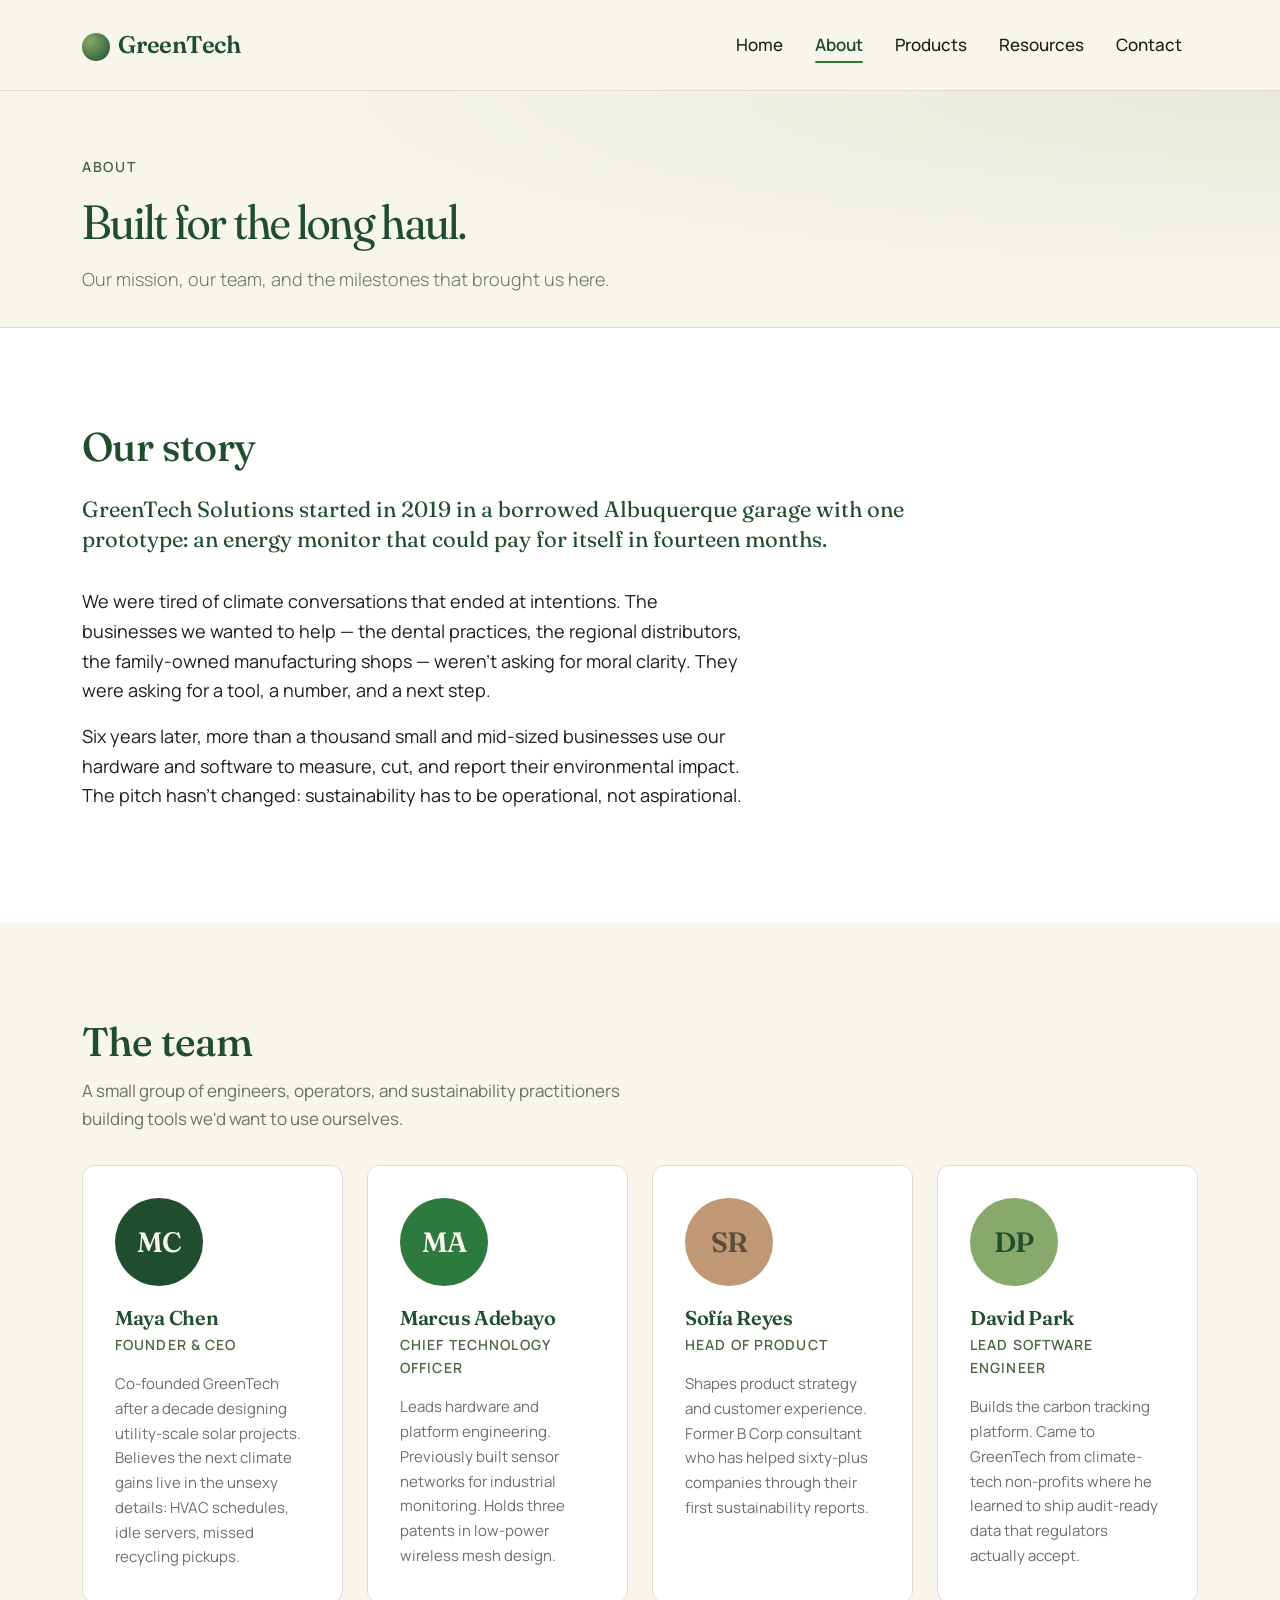
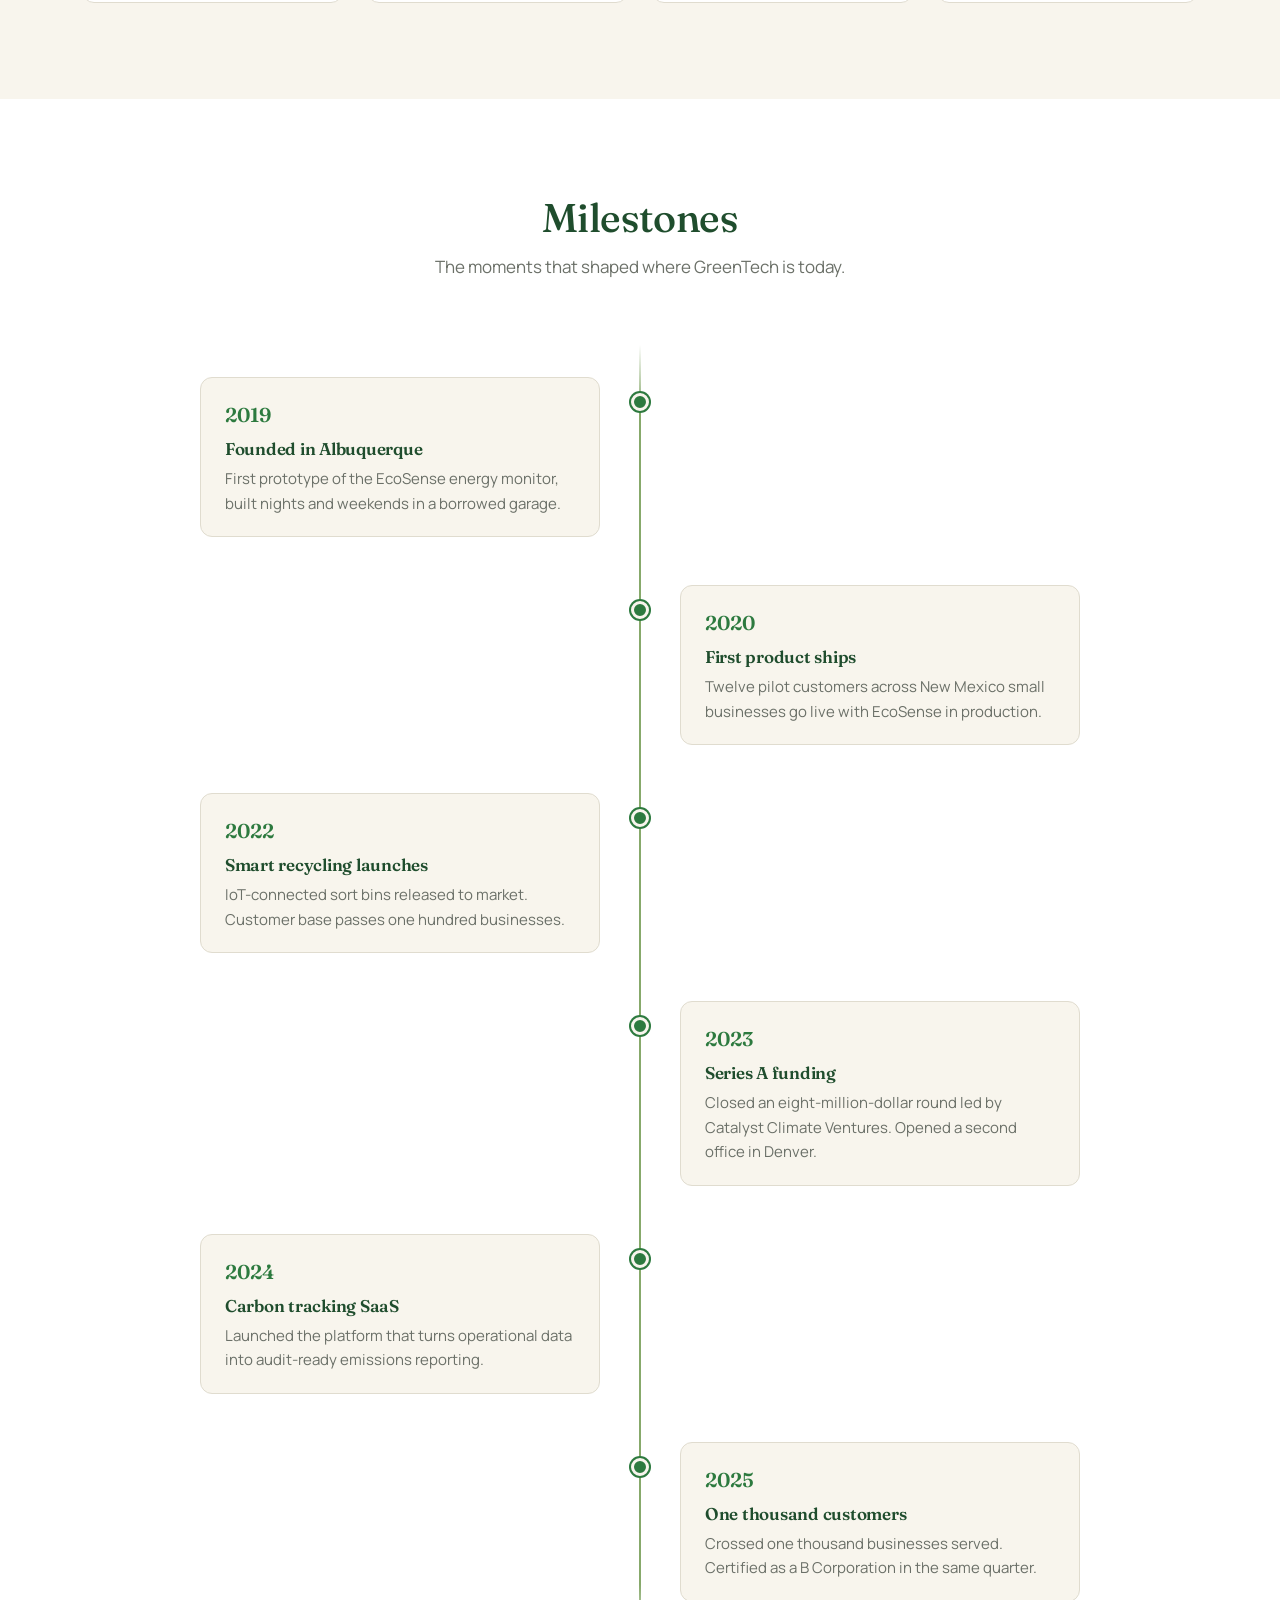
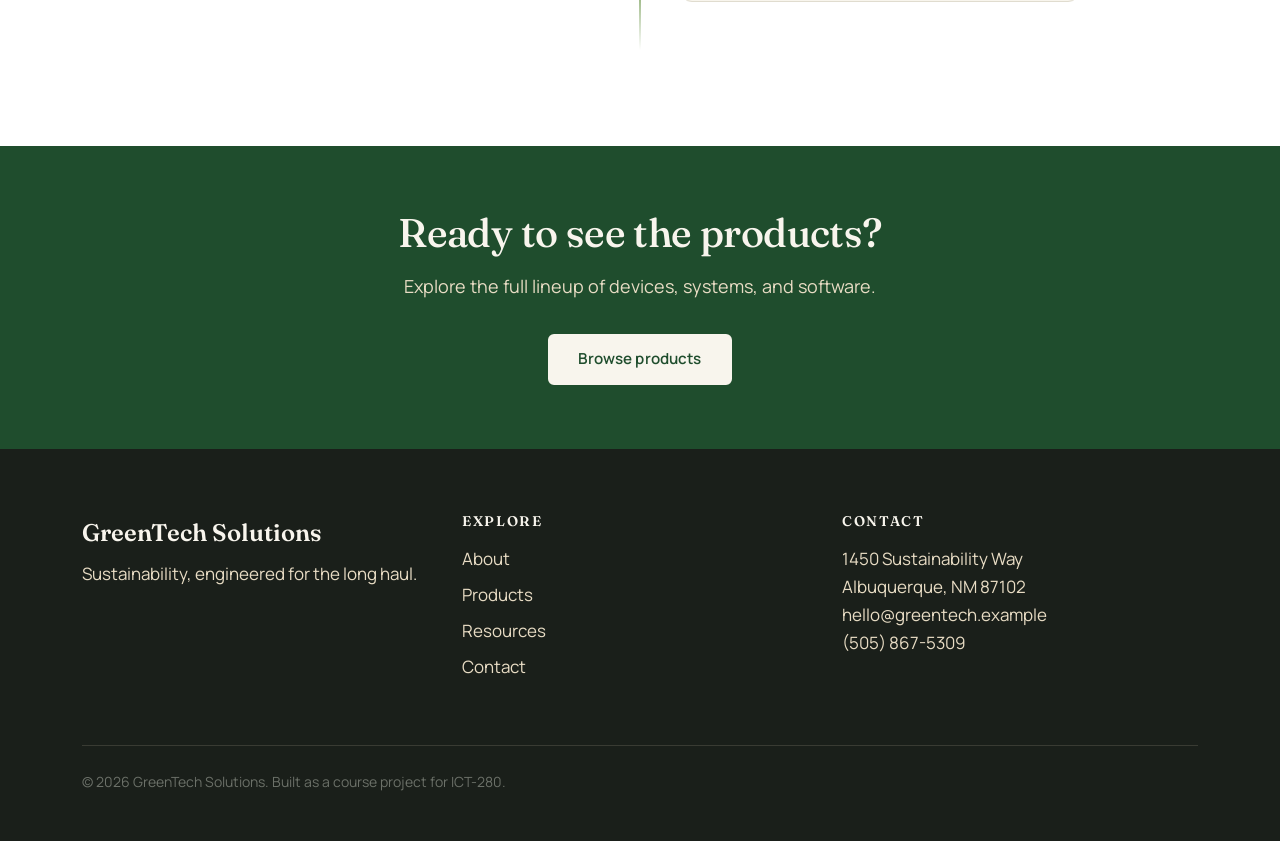
==== commit 10ec6ce0: "Accessibility pass: fix heading level skip in all page footers" ====
--- a/about.html
+++ b/about.html
@@ -220,7 +220,7 @@
         </div>
 
         <div class="col-md-4">
-          <h4>Explore</h4>
+          <h3>Explore</h3>
           <ul class="footer-links">
             <li><a href="about.html">About</a></li>
             <li><a href="products.html">Products</a></li>
@@ -230,12 +230,12 @@
         </div>
 
         <div class="col-md-4">
-          <h4>Contact</h4>
+          <h3>Contact</h3>
           <address>
             1450 Sustainability Way<br>
             Albuquerque, NM 87102<br>
             <a href="mailto:hello@greentech.example">hello@greentech.example</a><br>
-            <a href="tel:+15053675309">(505) 367-5309</a>
+            <a href="tel:+15058675309">(505) 867-5309</a>
           </address>
         </div>
       </div>
--- a/css/styles.css
+++ b/css/styles.css
@@ -384,7 +384,7 @@
   padding: var(--space-lg) 0 var(--space-md);
 }
 
-footer h4 {
+footer h3 {
   color: var(--gt-cream);
   font-size: 0.875rem;
   font-weight: 600;
